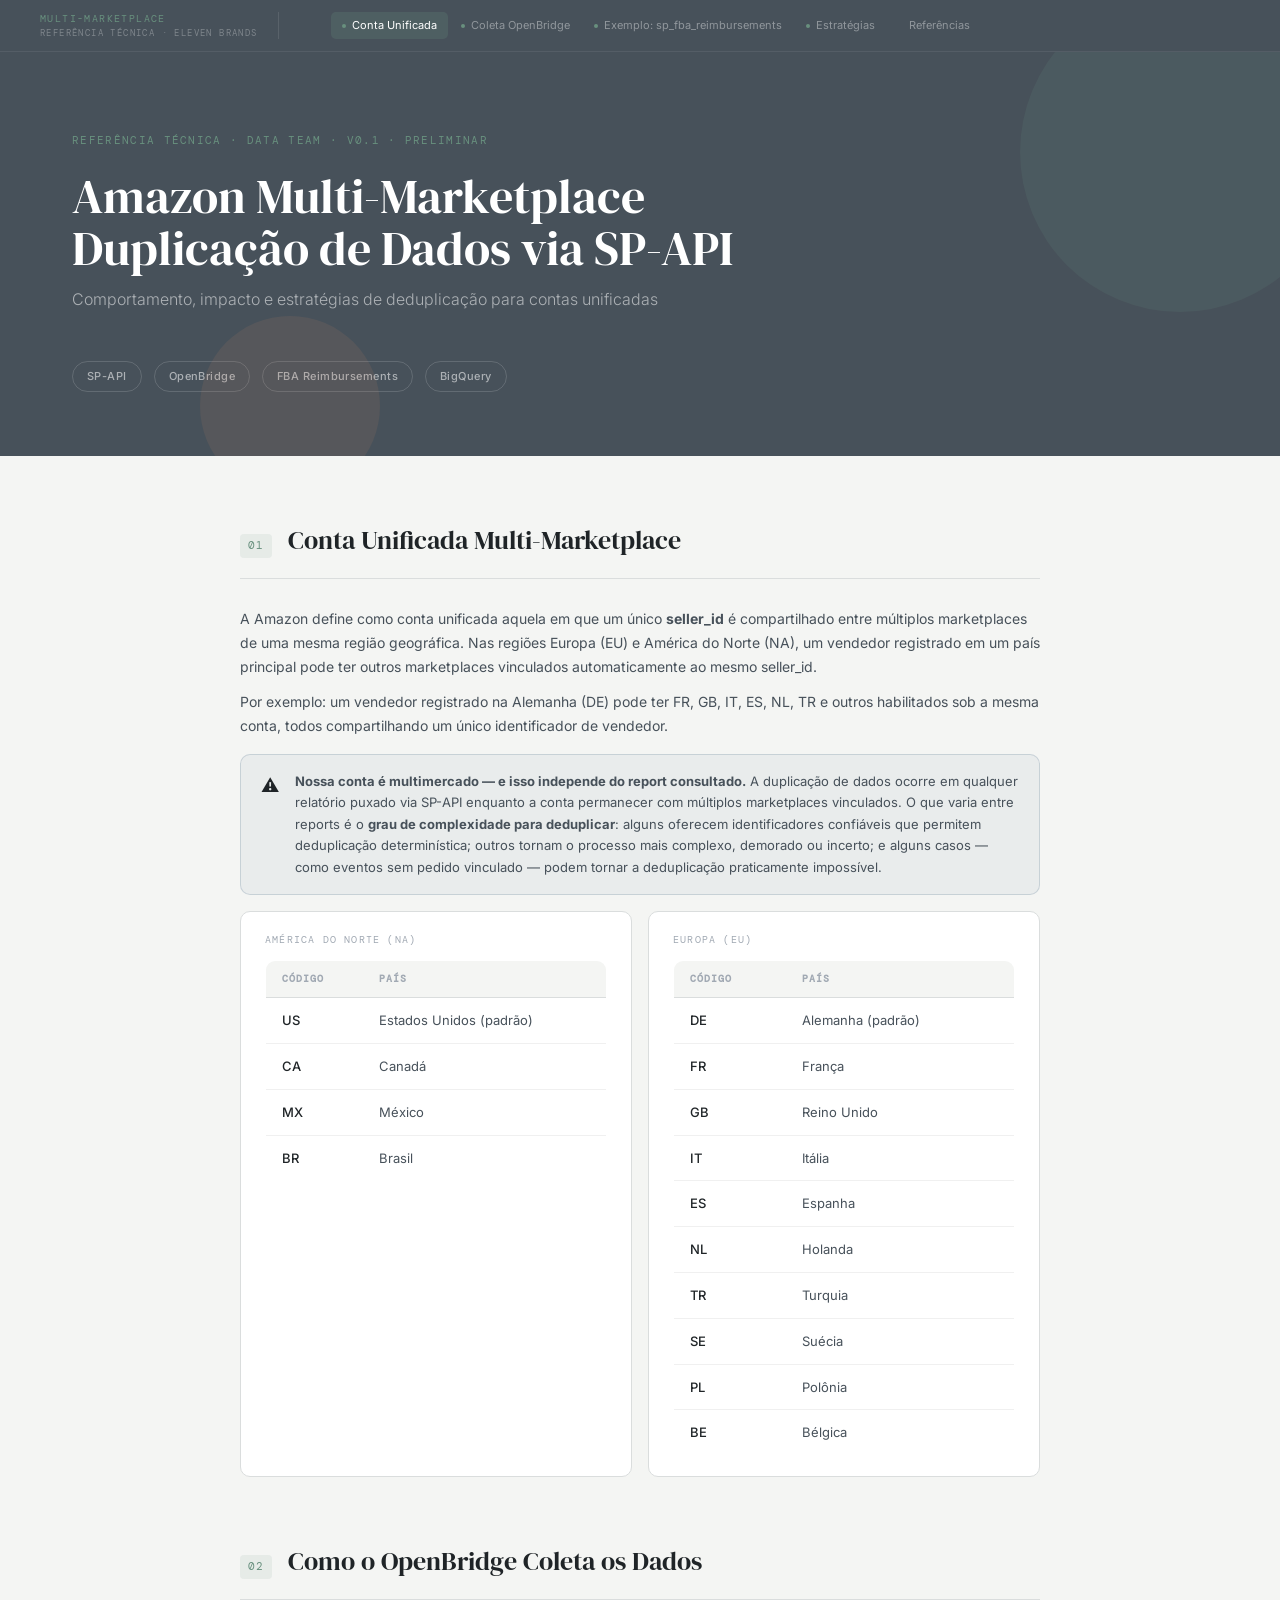
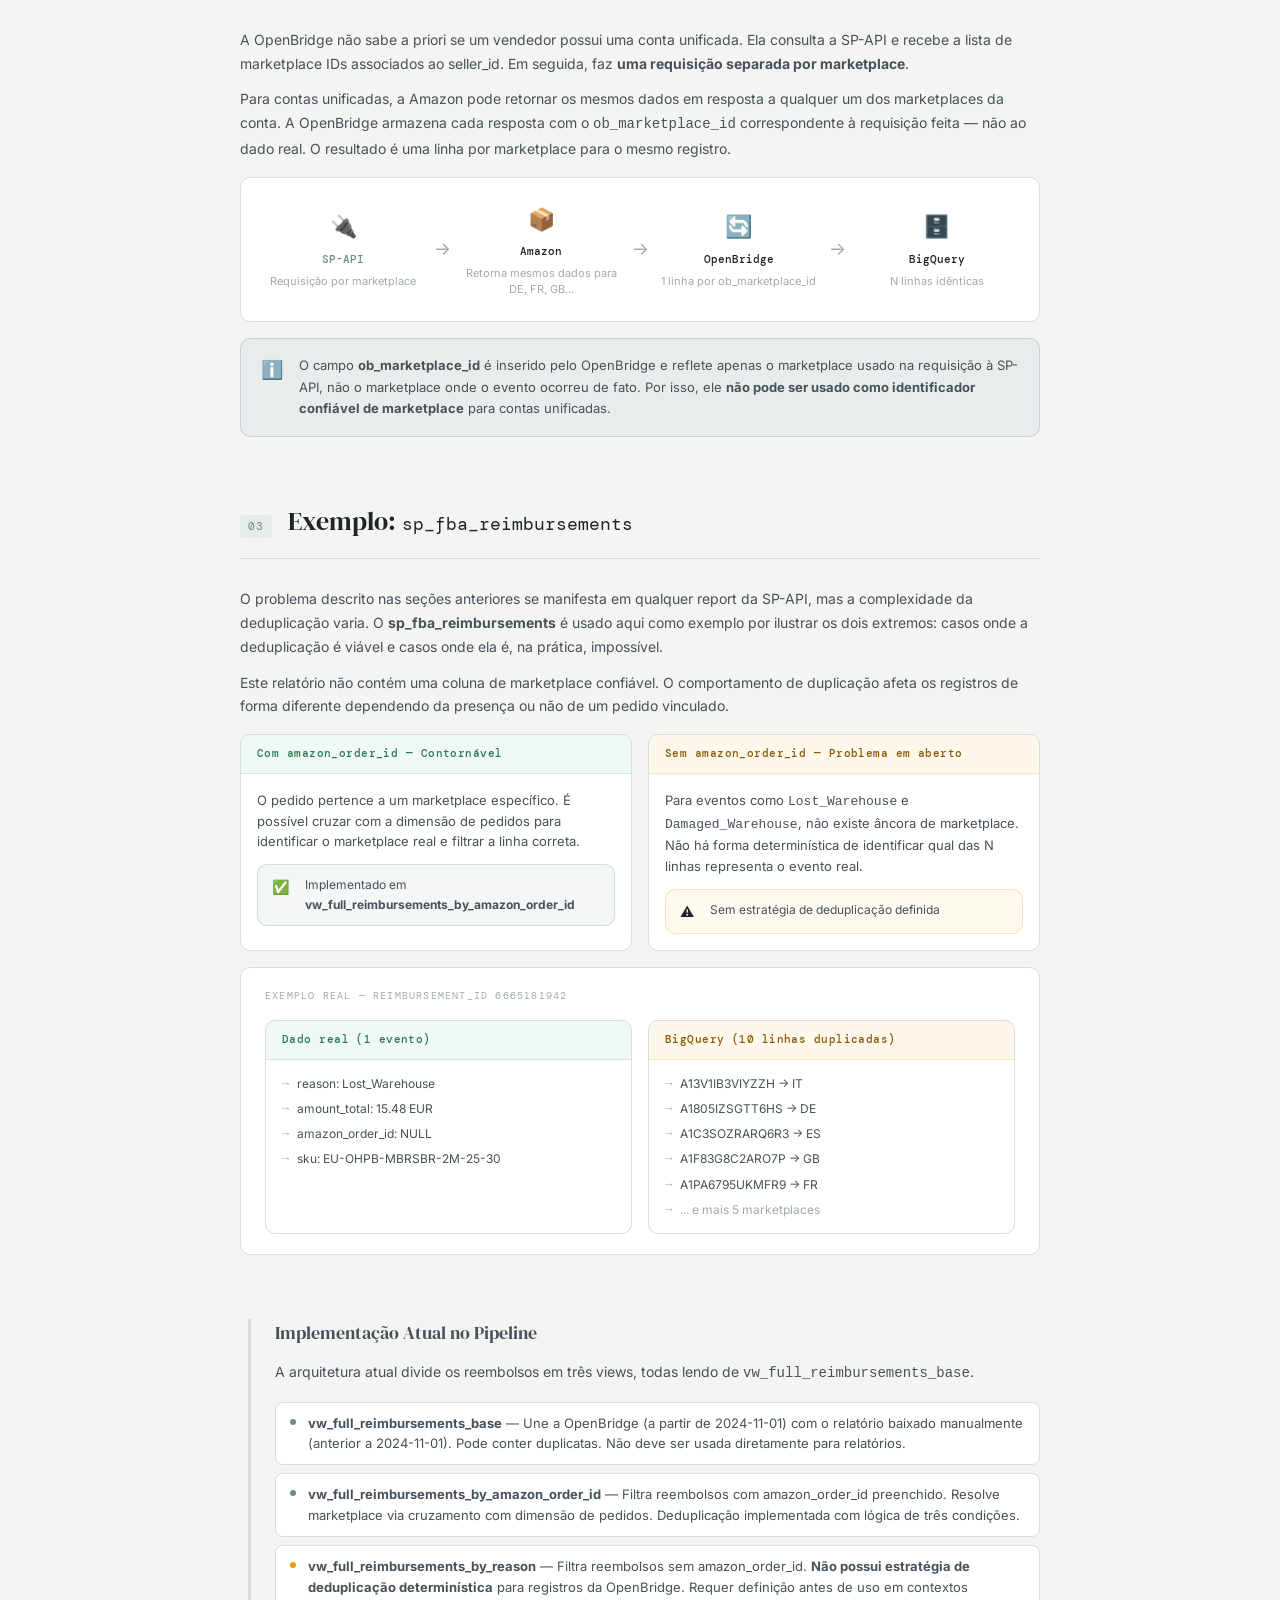
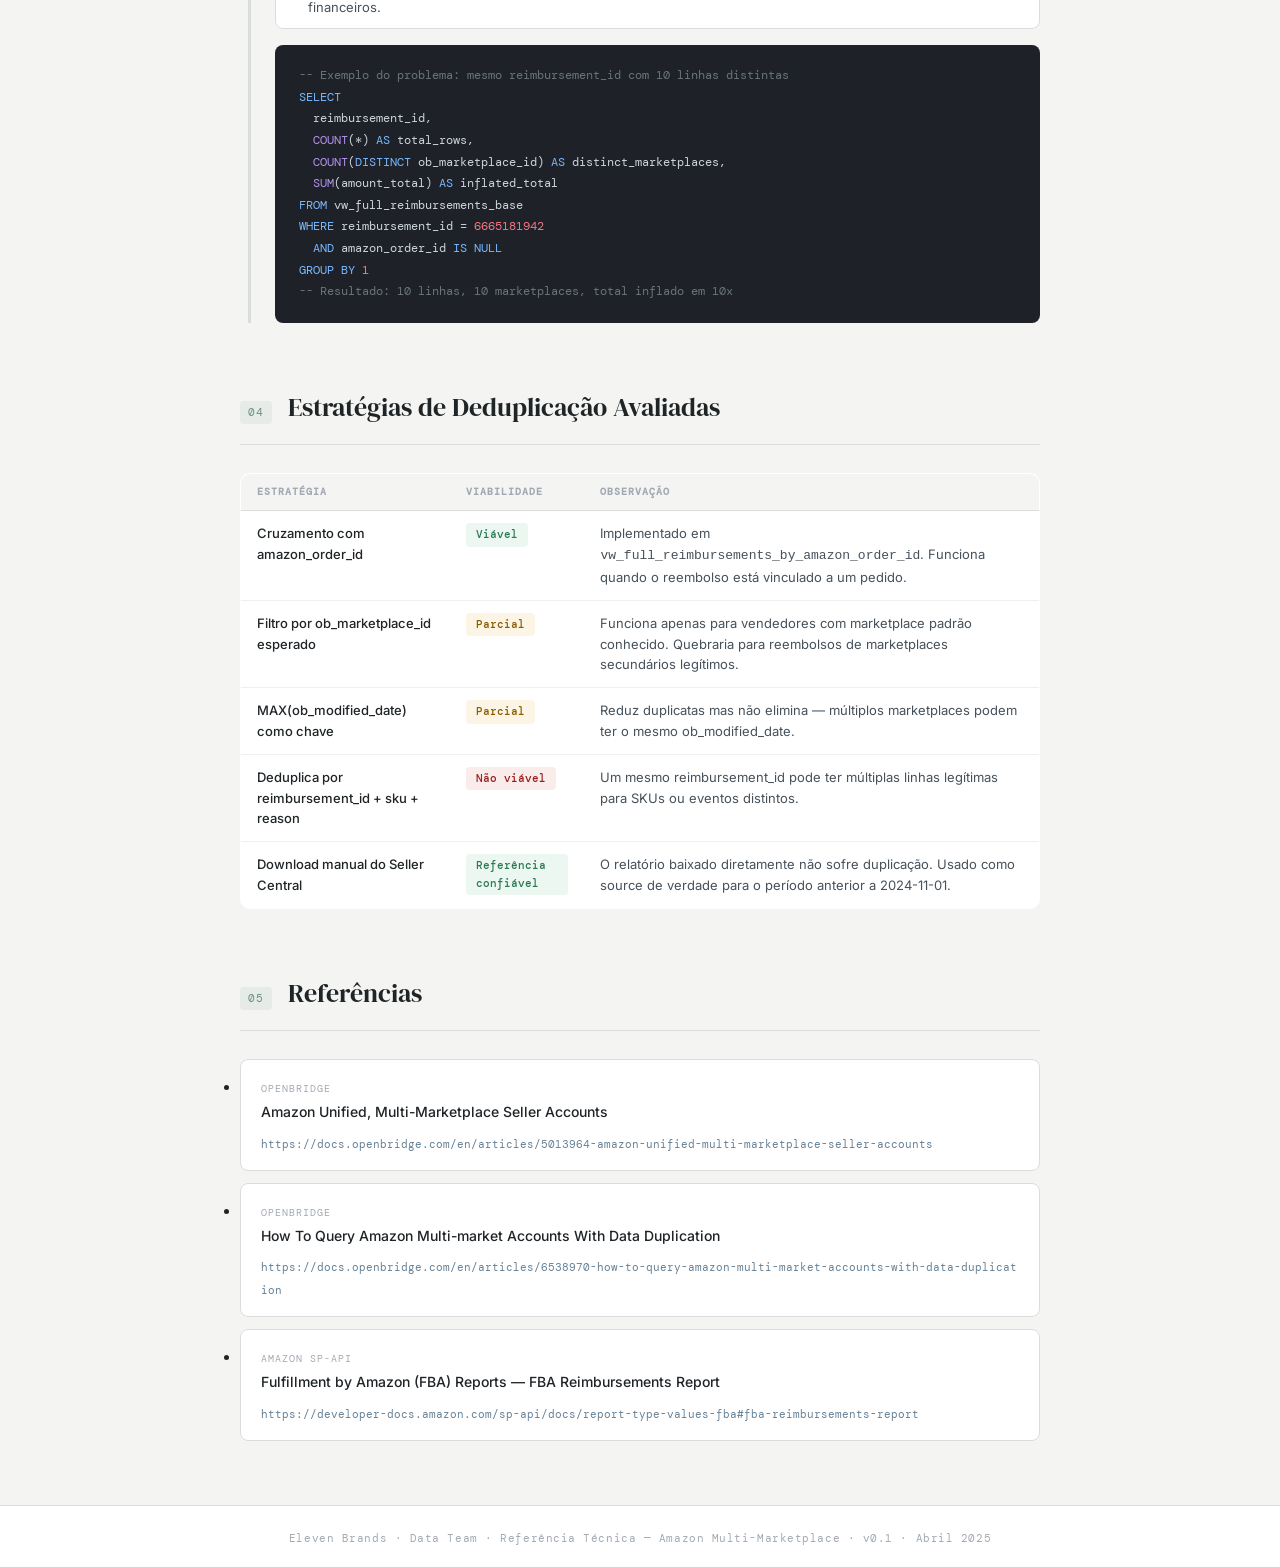
==== docs/11_brands/dados-analytics/amazon_multimarketplace_dedup.html @ 15e45cb3 "feat(docs): create 11 Brands documentation site Creates the docs/11_brands/ directory with the initi" ====
<!DOCTYPE html>
<html lang="pt-BR">
<head>
  <meta charset="UTF-8" />
  <meta name="viewport" content="width=device-width, initial-scale=1.0" />
  <title>Amazon Multi-Marketplace — Duplicação de Dados via SP-API</title>
  <link href="https://fonts.googleapis.com/css2?family=DM+Serif+Display&family=DM+Mono:wght@400;500&family=Inter:wght@300;400;500;600&display=swap" rel="stylesheet" />
  <link rel="stylesheet" href="../assets/style.css">
  <link rel="stylesheet" href="./amazon_multimarketplace_dedup.css">
</head>
<body>

<header class="site-header">
  <div id="nav-logo" class="nav-logo">
    Multi-Marketplace
    <span>Referência Técnica · Eleven Brands</span>
  </div>
  <nav class="nav">
    <div class="nav-links">
      <a href="#conta"><span class="nav-dot"></span> Conta Unificada</a>
      <a href="#coleta"><span class="nav-dot"></span> Coleta OpenBridge</a>
      <a href="#impacto"><span class="nav-dot"></span> Exemplo: sp_fba_reimbursements</a>
      <a href="#estrategias"><span class="nav-dot"></span> Estratégias</a>
      <a href="#referencias"><span class="nav-dot"></span> Referências</a>
    </div>
  </nav>
</header>

<div class="main">

<div class="cover">
  <div class="cover-label">Referência Técnica · Data Team · v0.1 · Preliminar</div>
  <h1>Amazon Multi-Marketplace<br>Duplicação de Dados via SP-API</h1>
  <p class="cover-sub">Comportamento, impacto e estratégias de deduplicação para contas unificadas</p>
  <div class="cover-tags">
    <span class="cover-tag">SP-API</span>
    <span class="cover-tag">OpenBridge</span>
    <span class="cover-tag">FBA Reimbursements</span>
    <span class="cover-tag">BigQuery</span>
  </div>
</div>

<div class="doc-body">
  <!-- 01 -->
  <div class="section" id="conta">
    <div class="section-header">
      <span class="section-number">01</span>
      <h2 class="section-title">Conta Unificada Multi-Marketplace</h2>
    </div>
    <div class="prose">
      <p>A Amazon define como conta unificada aquela em que um único <strong>seller_id</strong> é compartilhado entre múltiplos marketplaces de uma mesma região geográfica. Nas regiões Europa (EU) e América do Norte (NA), um vendedor registrado em um país principal pode ter outros marketplaces vinculados automaticamente ao mesmo seller_id.</p>
      <p>Por exemplo: um vendedor registrado na Alemanha (DE) pode ter FR, GB, IT, ES, NL, TR e outros habilitados sob a mesma conta, todos compartilhando um único identificador de vendedor.</p>
    </div>
    <div class="callout blue">
      <div class="callout-icon">⚠️</div>
      <div class="callout-text"><strong>Nossa conta é multimercado — e isso independe do report consultado.</strong> A duplicação de dados ocorre em qualquer relatório puxado via SP-API enquanto a conta permanecer com múltiplos marketplaces vinculados. O que varia entre reports é o <strong>grau de complexidade para deduplicar</strong>: alguns oferecem identificadores confiáveis que permitem deduplicação determinística; outros tornam o processo mais complexo, demorado ou incerto; e alguns casos — como eventos sem pedido vinculado — podem tornar a deduplicação praticamente impossível.</div>
    </div>
    <div class="two-col">
      <div class="info-card" style="margin-top:0;">
        <div class="info-card-title">América do Norte (NA)</div>
        <table class="data-table" style="margin-top:8px;">
          <thead><tr><th>Código</th><th>País</th></tr></thead>
          <tbody>
            <tr><td>US</td><td>Estados Unidos (padrão)</td></tr>
            <tr><td>CA</td><td>Canadá</td></tr>
            <tr><td>MX</td><td>México</td></tr>
            <tr><td>BR</td><td>Brasil</td></tr>
          </tbody>
        </table>
      </div>

      <div class="info-card" style="margin-top:0;">
        <div class="info-card-title">Europa (EU)</div>
        <table class="data-table" style="margin-top:8px;">
          <thead><tr><th>Código</th><th>País</th></tr></thead>
          <tbody>
            <tr><td>DE</td><td>Alemanha (padrão)</td></tr>
            <tr><td>FR</td><td>França</td></tr>
            <tr><td>GB</td><td>Reino Unido</td></tr>
            <tr><td>IT</td><td>Itália</td></tr>
            <tr><td>ES</td><td>Espanha</td></tr>
            <tr><td>NL</td><td>Holanda</td></tr>
            <tr><td>TR</td><td>Turquia</td></tr>
            <tr><td>SE</td><td>Suécia</td></tr>
            <tr><td>PL</td><td>Polônia</td></tr>
            <tr><td>BE</td><td>Bélgica</td></tr>
          </tbody>
        </table>
      </div>
    </div>
  </div>

  <!-- 02 -->
  <div class="section" id="coleta">
    <div class="section-header">
      <span class="section-number">02</span>
      <h2 class="section-title">Como o OpenBridge Coleta os Dados</h2>
    </div>
    <div class="prose">
      <p>A OpenBridge não sabe a priori se um vendedor possui uma conta unificada. Ela consulta a SP-API e recebe a lista de marketplace IDs associados ao seller_id. Em seguida, faz <strong>uma requisição separada por marketplace</strong>.</p>
      <p>Para contas unificadas, a Amazon pode retornar os mesmos dados em resposta a qualquer um dos marketplaces da conta. A OpenBridge armazena cada resposta com o <code>ob_marketplace_id</code> correspondente à requisição feita — não ao dado real. O resultado é uma linha por marketplace para o mesmo registro.</p>
    </div>
    <div class="flow">
      <div class="flow-step highlight">
        <div class="flow-step-icon">🔌</div>
        <div class="flow-step-label">SP-API</div>
        <div class="flow-step-sub">Requisição por marketplace</div>
      </div>
      <div class="flow-arrow">→</div>
      <div class="flow-step">
        <div class="flow-step-icon">📦</div>
        <div class="flow-step-label">Amazon</div>
        <div class="flow-step-sub">Retorna mesmos dados para DE, FR, GB...</div>
      </div>
      <div class="flow-arrow">→</div>
      <div class="flow-step">
        <div class="flow-step-icon">🔄</div>
        <div class="flow-step-label">OpenBridge</div>
        <div class="flow-step-sub">1 linha por ob_marketplace_id</div>
      </div>
      <div class="flow-arrow">→</div>
      <div class="flow-step">
        <div class="flow-step-icon">🗄️</div>
        <div class="flow-step-label">BigQuery</div>
        <div class="flow-step-sub">N linhas idênticas</div>
      </div>
    </div>
    <div class="callout blue">
      <div class="callout-icon">ℹ️</div>
      <div class="callout-text">O campo <strong>ob_marketplace_id</strong> é inserido pelo OpenBridge e reflete apenas o marketplace usado na requisição à SP-API, não o marketplace onde o evento ocorreu de fato. Por isso, ele <strong>não pode ser usado como identificador confiável de marketplace</strong> para contas unificadas.</div>
    </div>
  </div>

  <!-- 03 -->
  <div class="section" id="impacto">
    <div class="section-header">
      <span class="section-number">03</span>
      <h2 class="section-title">Exemplo: <code style="font-family:var(--font-mono);font-size:18px;">sp_fba_reimbursements</code></h2>
    </div>
    <div class="prose">
      <p>O problema descrito nas seções anteriores se manifesta em qualquer report da SP-API, mas a complexidade da deduplicação varia. O <strong>sp_fba_reimbursements</strong> é usado aqui como exemplo por ilustrar os dois extremos: casos onde a deduplicação é viável e casos onde ela é, na prática, impossível.</p>
      <p>Este relatório não contém uma coluna de marketplace confiável. O comportamento de duplicação afeta os registros de forma diferente dependendo da presença ou não de um pedido vinculado.</p>
    </div>
    <div class="two-col">
      <div class="gov-card">
        <div class="gov-card-header can">Com amazon_order_id — Contornável</div>
        <div class="gov-card-body">
          <p style="font-size:13px; color:var(--text-label); line-height:1.6; margin-bottom:12px;">O pedido pertence a um marketplace específico. É possível cruzar com a dimensão de pedidos para identificar o marketplace real e filtrar a linha correta.</p>
          <div class="callout" style="padding:10px 14px; margin-top:0;">
            <div class="callout-icon" style="font-size:14px;">✅</div>
            <div class="callout-text" style="font-size:12px;">Implementado em <strong>vw_full_reimbursements_by_amazon_order_id</strong></div>
          </div>
        </div>
      </div>
      <div class="gov-card">
        <div class="gov-card-header cannot">Sem amazon_order_id — Problema em aberto</div>
        <div class="gov-card-body">
          <p style="font-size:13px; color:var(--text-label); line-height:1.6; margin-bottom:12px;">Para eventos como <code>Lost_Warehouse</code> e <code>Damaged_Warehouse</code>, não existe âncora de marketplace. Não há forma determinística de identificar qual das N linhas representa o evento real.</p>
          <div class="callout amber" style="padding:10px 14px; margin-top:0;">
            <div class="callout-icon" style="font-size:14px;">⚠️</div>
            <div class="callout-text" style="font-size:12px;">Sem estratégia de deduplicação definida</div>
          </div>
        </div>
      </div>
    </div>

    <div class="info-card">
      <div class="info-card-title">Exemplo real — reimbursement_id 6665181942</div>
      <div class="two-col">
        <div class="gov-card">
          <div class="gov-card-header can">Dado real (1 evento)</div>
          <div class="gov-card-body" style="padding:14px 16px;">
            <ul class="gov-list">
              <li>reason: Lost_Warehouse</li>
              <li>amount_total: 15.48 EUR</li>
              <li>amazon_order_id: NULL</li>
              <li>sku: EU-OHPB-MBRSBR-2M-25-30</li>
            </ul>
          </div>
        </div>
        <div class="gov-card">
          <div class="gov-card-header cannot">BigQuery (10 linhas duplicadas)</div>
          <div class="gov-card-body" style="padding:14px 16px;">
            <ul class="gov-list">
              <li>A13V1IB3VIYZZH → IT</li>
              <li>A1805IZSGTT6HS → DE</li>
              <li>A1C3SOZRARQ6R3 → ES</li>
              <li>A1F83G8C2ARO7P → GB</li>
              <li>A1PA6795UKMFR9 → FR</li>
              <li style="color:var(--gray-mid);">... e mais 5 marketplaces</li>
            </ul>
          </div>
        </div>
      </div>
    </div>
  </div>

  <!-- SUBSECAO: PIPELINE (dentro do exemplo sp_fba_reimbursements) -->
  <div class="section" id="pipeline" style="border-left: 3px solid var(--border); padding-left: 24px; margin-left: 8px;">
    <div class="section-header" style="border-bottom: none; margin-bottom: 12px; padding-bottom: 0;">
      <h3 class="section-title" style="font-size: 18px; color: var(--text-label);">Implementação Atual no Pipeline</h3>
    </div>
    <div class="prose">
      <p>A arquitetura atual divide os reembolsos em três views, todas lendo de <code>vw_full_reimbursements_base</code>.</p>
    </div>
    <div class="rules-list">
      <div class="rule-item">
        <div class="rule-dot"></div>
        <span><strong>vw_full_reimbursements_base</strong> — Une a OpenBridge (a partir de 2024-11-01) com o relatório baixado manualmente (anterior a 2024-11-01). Pode conter duplicatas. Não deve ser usada diretamente para relatórios.</span>
      </div>
      <div class="rule-item">
        <div class="rule-dot"></div>
        <span><strong>vw_full_reimbursements_by_amazon_order_id</strong> — Filtra reembolsos com amazon_order_id preenchido. Resolve marketplace via cruzamento com dimensão de pedidos. Deduplicação implementada com lógica de três condições.</span>
      </div>
      <div class="rule-item">
        <div class="rule-dot amber"></div>
        <span><strong>vw_full_reimbursements_by_reason</strong> — Filtra reembolsos sem amazon_order_id. <strong>Não possui estratégia de deduplicação determinística</strong> para registros da OpenBridge. Requer definição antes de uso em contextos financeiros.</span>
      </div>
    </div>

    <div class="code-block"><span class="c">-- Exemplo do problema: mesmo reimbursement_id com 10 linhas distintas</span>
<span class="k">SELECT</span>
  reimbursement_id,
  <span class="f">COUNT</span>(*) <span class="k">AS</span> total_rows,
  <span class="f">COUNT</span>(<span class="k">DISTINCT</span> ob_marketplace_id) <span class="k">AS</span> distinct_marketplaces,
  <span class="f">SUM</span>(amount_total) <span class="k">AS</span> inflated_total
<span class="k">FROM</span> vw_full_reimbursements_base
<span class="k">WHERE</span> reimbursement_id = <span class="s">6665181942</span>
  <span class="k">AND</span> amazon_order_id <span class="k">IS NULL</span>
<span class="k">GROUP BY</span> <span class="s">1</span>
<span class="c">-- Resultado: 10 linhas, 10 marketplaces, total inflado em 10x</span></div>
  </div>

  <!-- 04 -->
  <div class="section" id="estrategias">
    <div class="section-header">
      <span class="section-number">04</span>
      <h2 class="section-title">Estratégias de Deduplicação Avaliadas</h2>
    </div>
    <table class="data-table">
      <thead>
        <tr><th>Estratégia</th><th>Viabilidade</th><th>Observação</th></tr>
      </thead>
      <tbody>
        <tr>
          <td>Cruzamento com amazon_order_id</td>
          <td><span class="badge-ok">Viável</span></td>
          <td>Implementado em <code>vw_full_reimbursements_by_amazon_order_id</code>. Funciona quando o reembolso está vinculado a um pedido.</td>
        </tr>
        <tr>
          <td>Filtro por ob_marketplace_id esperado</td>
          <td><span class="badge-warn">Parcial</span></td>
          <td>Funciona apenas para vendedores com marketplace padrão conhecido. Quebraria para reembolsos de marketplaces secundários legítimos.</td>
        </tr>
        <tr>
          <td>MAX(ob_modified_date) como chave</td>
          <td><span class="badge-warn">Parcial</span></td>
          <td>Reduz duplicatas mas não elimina — múltiplos marketplaces podem ter o mesmo ob_modified_date.</td>
        </tr>
        <tr>
          <td>Deduplica por reimbursement_id + sku + reason</td>
          <td><span class="badge-block">Não viável</span></td>
          <td>Um mesmo reimbursement_id pode ter múltiplas linhas legítimas para SKUs ou eventos distintos.</td>
        </tr>
        <tr>
          <td>Download manual do Seller Central</td>
          <td><span class="badge-ok">Referência confiável</span></td>
          <td>O relatório baixado diretamente não sofre duplicação. Usado como source de verdade para o período anterior a 2024-11-01.</td>
        </tr>
      </tbody>
    </table>
  </div>

  <!-- 05 -->
  <div class="section" id="referencias">
    <div class="section-header">
      <span class="section-number">05</span>
      <h2 class="section-title">Referências</h2>
    </div>
    <ul class="ref-list">
      <li class="ref-item">
        <div class="ref-source">OpenBridge</div>
        <div class="ref-title">Amazon Unified, Multi-Marketplace Seller Accounts</div>
        <a class="ref-link" href="https://docs.openbridge.com/en/articles/5013964-amazon-unified-multi-marketplace-seller-accounts" target="_blank">https://docs.openbridge.com/en/articles/5013964-amazon-unified-multi-marketplace-seller-accounts</a>
      </li>
      <li class="ref-item">
        <div class="ref-source">OpenBridge</div>
        <div class="ref-title">How To Query Amazon Multi-market Accounts With Data Duplication</div>
        <a class="ref-link" href="https://docs.openbridge.com/en/articles/6538970-how-to-query-amazon-multi-market-accounts-with-data-duplication" target="_blank">https://docs.openbridge.com/en/articles/6538970-how-to-query-amazon-multi-market-accounts-with-data-duplication</a>
      </li>
      <li class="ref-item">
        <div class="ref-source">Amazon SP-API</div>
        <div class="ref-title">Fulfillment by Amazon (FBA) Reports — FBA Reimbursements Report</div>
        <a class="ref-link" href="https://developer-docs.amazon.com/sp-api/docs/report-type-values-fba#fba-reimbursements-report" target="_blank">https://developer-docs.amazon.com/sp-api/docs/report-type-values-fba#fba-reimbursements-report</a>
      </li>
    </ul>
  </div>

</div>

</div><!-- /.main -->

<div class="footer">
  Eleven Brands · Data Team · Referência Técnica — Amazon Multi-Marketplace · v0.1 · Abril 2025
</div>

<script src="../assets/nav.js"></script>
</body>
</html>
---- docs/11_brands/assets/style.css ----
/* ── VARIABLES ── */
:root {
  --sage: #68907E;
  --graphite: #47515A;
  --blue-gray: #668197;
  --terracotta: #C68065;
  --petrol: #7A95A3;
  --green-light: #8FAF9A;
  --gray-mid: #A1A9B3;
  --taupe: #CEBDB0;
  --positive: #4CAF7A;
  --negative: #D64545;
  --attention: #E3A008;
  --neutral: #9AA0A6;
  --bg-page: #F4F5F3;
  --bg-visual: #FFFFFF;
  --border: #DADDDD;
  --text-title: #1F2427;
  --text-label: #47515A;
  --font-serif: 'DM Serif Display', serif;
  --font-sans: 'Inter', sans-serif;
  --font-mono: 'DM Mono', monospace;
}

/* ── RESET ── */
* { margin: 0; padding: 0; box-sizing: border-box; }

/* ── BASE ── */
body {
  font-family: var(--font-sans);
  background: var(--bg-page);
  color: var(--text-title);
  font-size: 14px;
  line-height: 1.6;
}

/* ── HEADER / NAV ── */
.site-header {
  position: fixed;
  top: 0; left: 0; right: 0;
  height: 52px;
  background: var(--graphite);
  display: flex;
  align-items: center;
  padding: 0 40px;
  z-index: 101;
  border-bottom: 1px solid rgba(255,255,255,0.07);
  gap: 32px;
}
.nav-logo {
  font-family: var(--font-mono);
  font-size: 10px;
  letter-spacing: 0.14em;
  text-transform: uppercase;
  color: var(--sage);
  white-space: nowrap;
  line-height: 1.3;
  flex-shrink: 0;
  margin-right: 20px;
  padding-right: 20px;
  border-right: 1px solid rgba(255,255,255,0.1);
  visibility: hidden;
}
.nav-logo span {
  display: block;
  color: rgba(255,255,255,0.3);
  font-size: 9px;
  margin-top: 3px;
}
.nav { display: flex; align-items: center; flex: 1; overflow: hidden; }
.nav-links {
  display: flex;
  align-items: center;
  gap: 2px;
  overflow-x: auto;
  scrollbar-width: none;
  flex: 1;
}
.nav-links::-webkit-scrollbar { display: none; }
.nav a {
  display: flex;
  align-items: center;
  gap: 6px;
  padding: 5px 11px;
  font-size: 11px;
  color: rgba(255,255,255,0.4);
  text-decoration: none;
  transition: color 0.15s, background 0.15s;
  border-radius: 5px;
  white-space: nowrap;
  border-left: none;
}
.nav a:hover { color: rgba(255,255,255,0.85); background: rgba(255,255,255,0.07); }
.nav a.active { color: #fff; background: rgba(104,144,126,0.22); }
.nav-dot {
  width: 4px; height: 4px;
  border-radius: 50%;
  background: var(--sage);
  flex-shrink: 0;
  opacity: 0;
  transition: opacity 0.15s;
}
.nav a.active .nav-dot { opacity: 1; }
.main { margin-top: 52px; }

/* ── COVER ── */
.cover {
  background: var(--graphite);
  color: white;
  padding: 80px 72px 64px;
  position: relative;
  overflow: hidden;
}
.cover-label {
  font-family: var(--font-mono);
  font-size: 11px;
  letter-spacing: 0.12em;
  text-transform: uppercase;
  color: var(--sage);
  margin-bottom: 20px;
}
.cover h1 {
  font-family: var(--font-serif);
  font-size: 48px;
  font-weight: 400;
  line-height: 1.1;
  margin-bottom: 12px;
  color: #fff;
}
.cover-sub {
  font-size: 16px;
  font-weight: 300;
  color: rgba(255,255,255,0.55);
  margin-bottom: 48px;
}
.cover-tags {
  display: flex;
  gap: 12px;
  flex-wrap: wrap;
}
.cover-tag {
  padding: 6px 14px;
  border: 1px solid rgba(255,255,255,0.15);
  border-radius: 100px;
  font-size: 11px;
  font-weight: 500;
  letter-spacing: 0.04em;
  color: rgba(255,255,255,0.55);
}

/* ── COVER DECORATIONS ── */
.cover::before {
  content: '';
  position: absolute;
  top: -60px; right: -60px;
  width: 320px; height: 320px;
  border-radius: 50%;
  background: var(--sage);
  opacity: 0.15;
}
.cover::after {
  content: '';
  position: absolute;
  bottom: -40px; left: 200px;
  width: 180px; height: 180px;
  border-radius: 50%;
  background: var(--terracotta);
  opacity: 0.12;
}

/* ── LAYOUT ── */
.doc-body {
  max-width: 880px;
  margin: 0 auto;
  padding: 64px 40px;
  display: flex;
  flex-direction: column;
  gap: 64px;
}

/* ── SECTION ── */
.section-header {
  display: flex;
  align-items: baseline;
  gap: 16px;
  margin-bottom: 28px;
  padding-bottom: 16px;
  border-bottom: 1px solid var(--border);
}
.section-number {
  font-family: var(--font-mono);
  font-size: 11px;
  color: var(--sage);
  letter-spacing: 0.08em;
  padding: 3px 8px;
  background: rgba(104,144,126,0.1);
  border-radius: 4px;
  flex-shrink: 0;
}
.section-title {
  font-family: var(--font-serif);
  font-size: 26px;
  font-weight: 400;
  color: var(--text-title);
}

/* ── PROSE ── */
.prose p {
  color: var(--text-label);
  margin-bottom: 12px;
  line-height: 1.7;
}
.prose p:last-child { margin-bottom: 0; }

/* ── INFO CARD ── */
.info-card {
  background: var(--bg-visual);
  border: 1px solid var(--border);
  border-radius: 10px;
  padding: 20px 24px;
  margin-top: 16px;
}
.info-card-title {
  font-family: var(--font-mono);
  font-size: 10px;
  letter-spacing: 0.12em;
  text-transform: uppercase;
  color: var(--gray-mid);
  margin-bottom: 12px;
}

/* ── DATA TABLE ── */
.data-table {
  width: 100%;
  border-collapse: collapse;
  margin-top: 16px;
  background: var(--bg-visual);
  border: 1px solid var(--border);
  border-radius: 10px;
  overflow: hidden;
}
.data-table th {
  text-align: left;
  font-family: var(--font-mono);
  font-size: 10px;
  letter-spacing: 0.1em;
  text-transform: uppercase;
  color: var(--gray-mid);
  padding: 10px 16px;
  background: var(--bg-page);
  border-bottom: 1px solid var(--border);
}
.data-table td {
  padding: 12px 16px;
  border-bottom: 1px solid #f0f0f0;
  color: var(--text-label);
  vertical-align: top;
  font-size: 13px;
}
.data-table tr:last-child td { border-bottom: none; }
.data-table td:first-child {
  font-weight: 500;
  color: var(--text-title);
}

/* ── RULES LIST ── */
.rules-list {
  display: flex;
  flex-direction: column;
  gap: 8px;
  margin-top: 16px;
}
.rule-item {
  display: flex;
  align-items: flex-start;
  gap: 12px;
  padding: 10px 14px;
  background: var(--bg-visual);
  border: 1px solid var(--border);
  border-radius: 8px;
}
.rule-dot {
  width: 6px; height: 6px;
  border-radius: 50%;
  background: var(--sage);
  margin-top: 6px;
  flex-shrink: 0;
}
.rule-dot.red { background: var(--negative); }
.rule-dot.amber { background: var(--attention); }
.rule-dot.yellow { background: var(--attention); }
.rule-item span { color: var(--text-label); font-size: 13px; }

/* ── CALLOUT ── */
.callout {
  display: flex;
  gap: 16px;
  align-items: flex-start;
  padding: 16px 20px;
  background: rgba(104,144,126,0.07);
  border: 1px solid rgba(104,144,126,0.25);
  border-radius: 10px;
  margin-top: 16px;
}
.callout.amber {
  background: rgba(227,160,8,0.06);
  border-color: rgba(227,160,8,0.25);
}
.callout.blue {
  background: rgba(102,129,151,0.07);
  border-color: rgba(102,129,151,0.25);
}
.callout-icon { font-size: 18px; flex-shrink: 0; margin-top: 1px; }
.callout-text { font-size: 13px; color: var(--text-label); line-height: 1.65; }

/* ── PRINCIPLES ── */
.principles-grid {
  display: grid;
  grid-template-columns: 1fr 1fr 1fr;
  gap: 12px;
  margin-top: 16px;
}
.principle-card {
  padding: 20px;
  border: 1px solid var(--border);
  border-radius: 10px;
  background: var(--bg-visual);
}
.principle-label {
  font-family: var(--font-mono);
  font-size: 10px;
  text-transform: uppercase;
  letter-spacing: 0.1em;
  color: var(--sage);
  margin-bottom: 8px;
}
.principle-text {
  font-size: 13px;
  color: var(--text-label);
  line-height: 1.6;
}

/* ── PROHIBITIONS ── */
.prohibit-grid {
  display: grid;
  grid-template-columns: repeat(3, 1fr);
  gap: 10px;
  margin-top: 16px;
}
.prohibit-item {
  padding: 14px 16px;
  background: var(--bg-visual);
  border: 1px solid var(--border);
  border-left: 3px solid var(--negative);
  border-radius: 0 8px 8px 0;
  display: flex;
  align-items: center;
  gap: 10px;
  font-size: 12px;
  color: var(--text-label);
}
.prohibit-x {
  font-family: var(--font-mono);
  font-size: 14px;
  color: var(--negative);
  font-weight: 500;
  flex-shrink: 0;
}

/* ── BADGE ── */
.badge {
  display: inline-block;
  font-family: var(--font-mono);
  font-size: 10px;
  padding: 2px 8px;
  border-radius: 4px;
  background: rgba(104,144,126,0.1);
  color: var(--sage);
  letter-spacing: 0.06em;
}
.badge.blue { background: rgba(102,129,151,0.1); color: var(--blue-gray); }
.badge.terracotta { background: rgba(198,128,101,0.1); color: var(--terracotta); }

/* ── GOV BOX ── */
.gov-box {
  background: var(--graphite);
  color: white;
  border-radius: 12px;
  padding: 32px 36px;
  display: flex;
  gap: 32px;
  align-items: center;
}
.gov-icon { font-size: 36px; flex-shrink: 0; }
.gov-title { font-family: var(--font-serif); font-size: 20px; margin-bottom: 6px; color: white; }
.gov-text { font-size: 13px; color: rgba(255,255,255,0.6); line-height: 1.7; }

/* ── FOOTER ── */
.footer {
  text-align: center;
  padding: 24px;
  font-family: var(--font-mono);
  font-size: 11px;
  color: var(--gray-mid);
  letter-spacing: 0.05em;
  border-top: 1px solid var(--border);
  background: var(--bg-visual);
}

/* ── SCROLL OFFSET ── */
[id] { scroll-margin-top: 68px; }
---- docs/11_brands/dados-analytics/amazon_multimarketplace_dedup.css ----
/* ══ AMAZON MULTIMARKETPLACE DEDUP ══ */

/* TWO-COLUMN LAYOUT */
.two-col { display: grid; grid-template-columns: 1fr 1fr; gap: 16px; margin-top: 16px; }

/* GOV CARDS */
.gov-card { background: var(--bg-visual); border: 1px solid var(--border); border-radius: 10px; overflow: hidden; }
.gov-card-header { padding: 10px 16px; font-family: var(--font-mono); font-size: 11px; font-weight: 500; letter-spacing: 0.04em; }
.gov-card-header.can { background: rgba(76,175,122,0.08); color: #2a7a52; border-bottom: 1px solid rgba(76,175,122,0.2); }
.gov-card-header.cannot { background: rgba(227,160,8,0.08); color: #8a5c00; border-bottom: 1px solid rgba(227,160,8,0.2); }
.gov-card-body { padding: 16px; }
.gov-list { list-style: none; display: flex; flex-direction: column; gap: 6px; }
.gov-list li { font-size: 12px; color: var(--text-label); display: flex; gap: 8px; }
.gov-list li::before { content: "→"; color: var(--gray-mid); font-family: var(--font-mono); flex-shrink: 0; }

/* FLOW DIAGRAM */
.flow { display: flex; align-items: center; gap: 12px; padding: 24px; background: var(--bg-visual); border: 1px solid var(--border); border-radius: 10px; margin-top: 16px; overflow-x: auto; }
.flow-step { display: flex; flex-direction: column; align-items: center; gap: 6px; flex: 1; min-width: 80px; }
.flow-step.highlight .flow-step-label { color: var(--sage); }
.flow-step-icon { font-size: 22px; }
.flow-step-label { font-family: var(--font-mono); font-size: 11px; font-weight: 500; color: var(--text-title); text-align: center; }
.flow-step-sub { font-size: 11px; color: var(--gray-mid); text-align: center; line-height: 1.4; }
.flow-arrow { font-size: 18px; color: var(--gray-mid); flex-shrink: 0; }

/* CODE BLOCK */
.code-block { background: #1e2228; border-radius: 8px; padding: 20px 24px; margin-top: 16px; font-family: var(--font-mono); font-size: 12px; line-height: 1.8; color: #cdd4db; overflow-x: auto; white-space: pre; }
.code-block .c { color: #6a737d; }
.code-block .k { color: #79b8ff; }
.code-block .f { color: #b392f0; }
.code-block .s { color: #f97583; }

/* STATUS BADGES (strategies table) */
.badge-ok { display: inline-block; font-family: var(--font-mono); font-size: 11px; padding: 3px 10px; border-radius: 4px; background: rgba(76,175,122,0.1); color: #2a7a52; font-weight: 500; }
.badge-warn { display: inline-block; font-family: var(--font-mono); font-size: 11px; padding: 3px 10px; border-radius: 4px; background: rgba(227,160,8,0.1); color: #8a5c00; font-weight: 500; }
.badge-block { display: inline-block; font-family: var(--font-mono); font-size: 11px; padding: 3px 10px; border-radius: 4px; background: rgba(214,69,69,0.1); color: #9a2020; font-weight: 500; }

/* REFERENCES */
.ref-list { display: flex; flex-direction: column; gap: 12px; margin-top: 16px; }
.ref-item { background: var(--bg-visual); border: 1px solid var(--border); border-radius: 8px; padding: 16px 20px; }
.ref-source { font-family: var(--font-mono); font-size: 10px; text-transform: uppercase; letter-spacing: 0.1em; color: var(--gray-mid); margin-bottom: 4px; }
.ref-title { font-size: 14px; font-weight: 500; color: var(--text-title); margin-bottom: 8px; }
.ref-link { font-family: var(--font-mono); font-size: 11px; color: var(--blue-gray); text-decoration: none; word-break: break-all; }
.ref-link:hover { text-decoration: underline; }
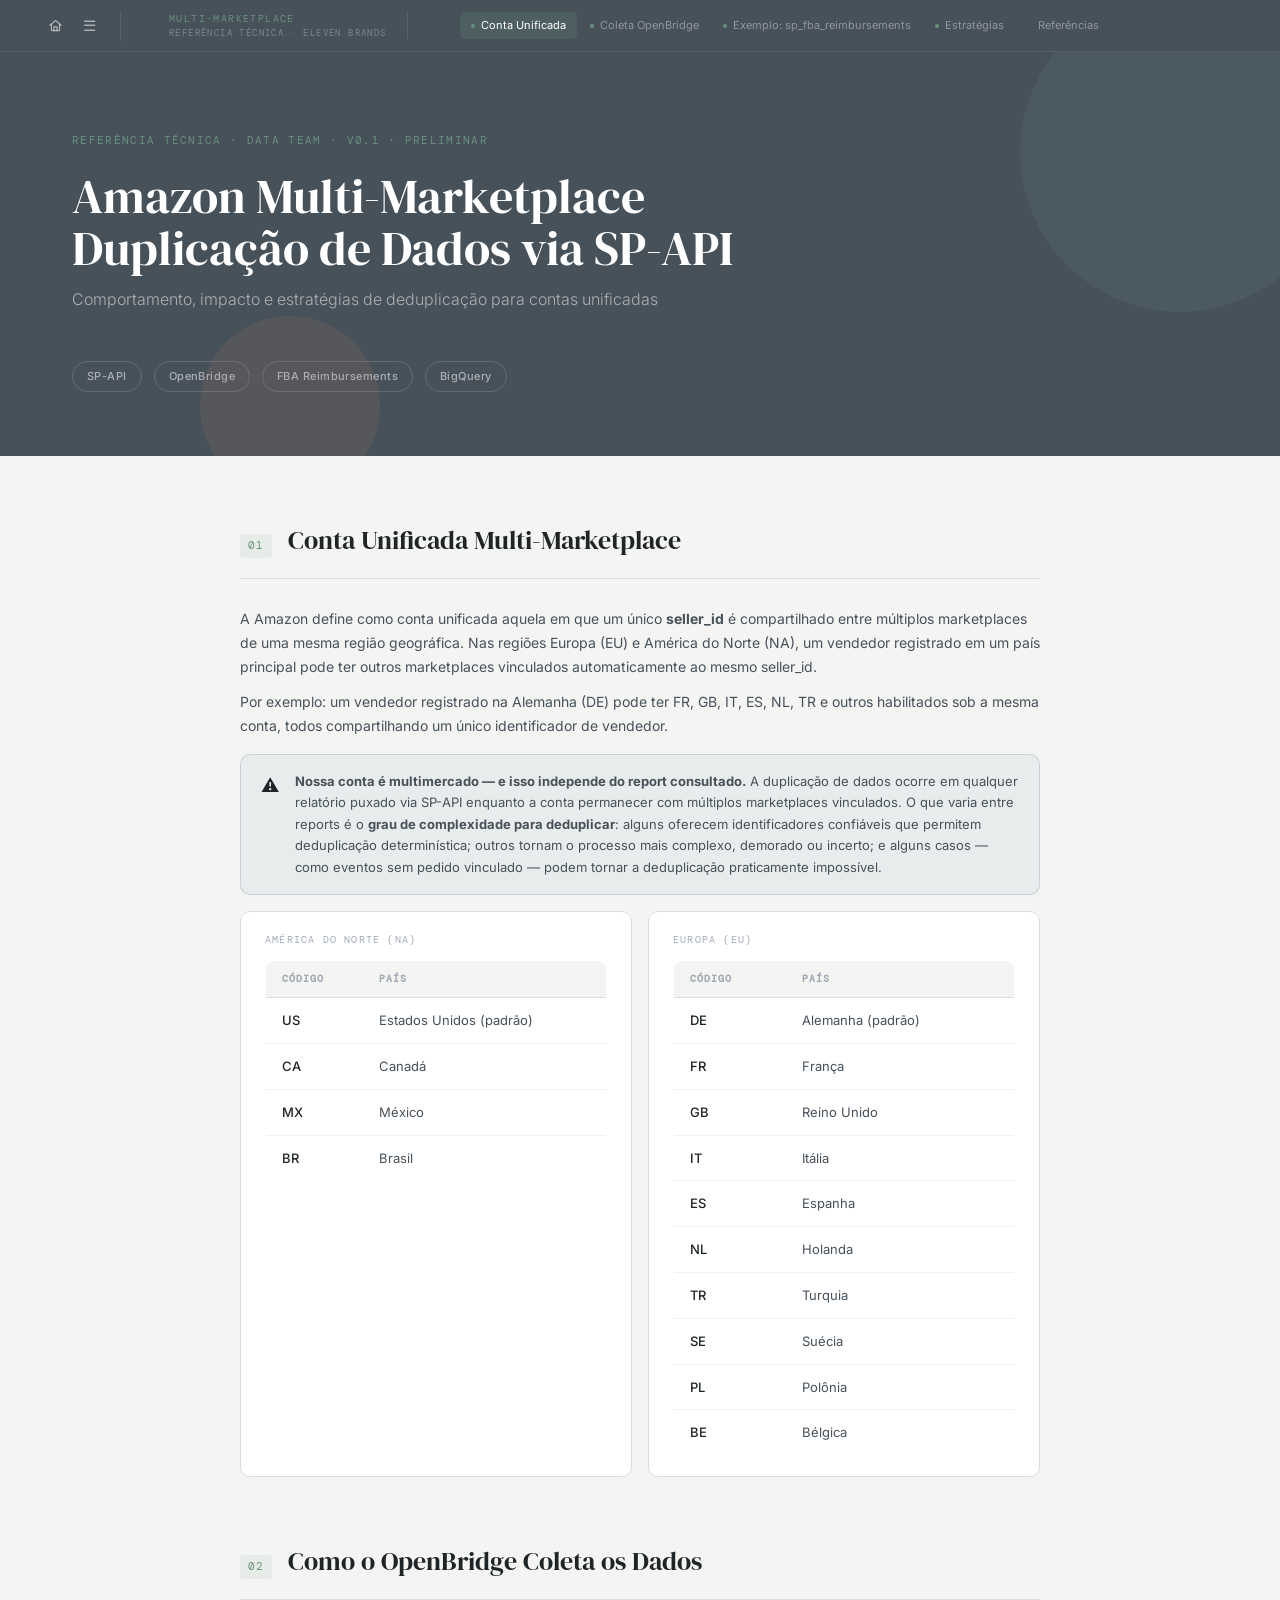
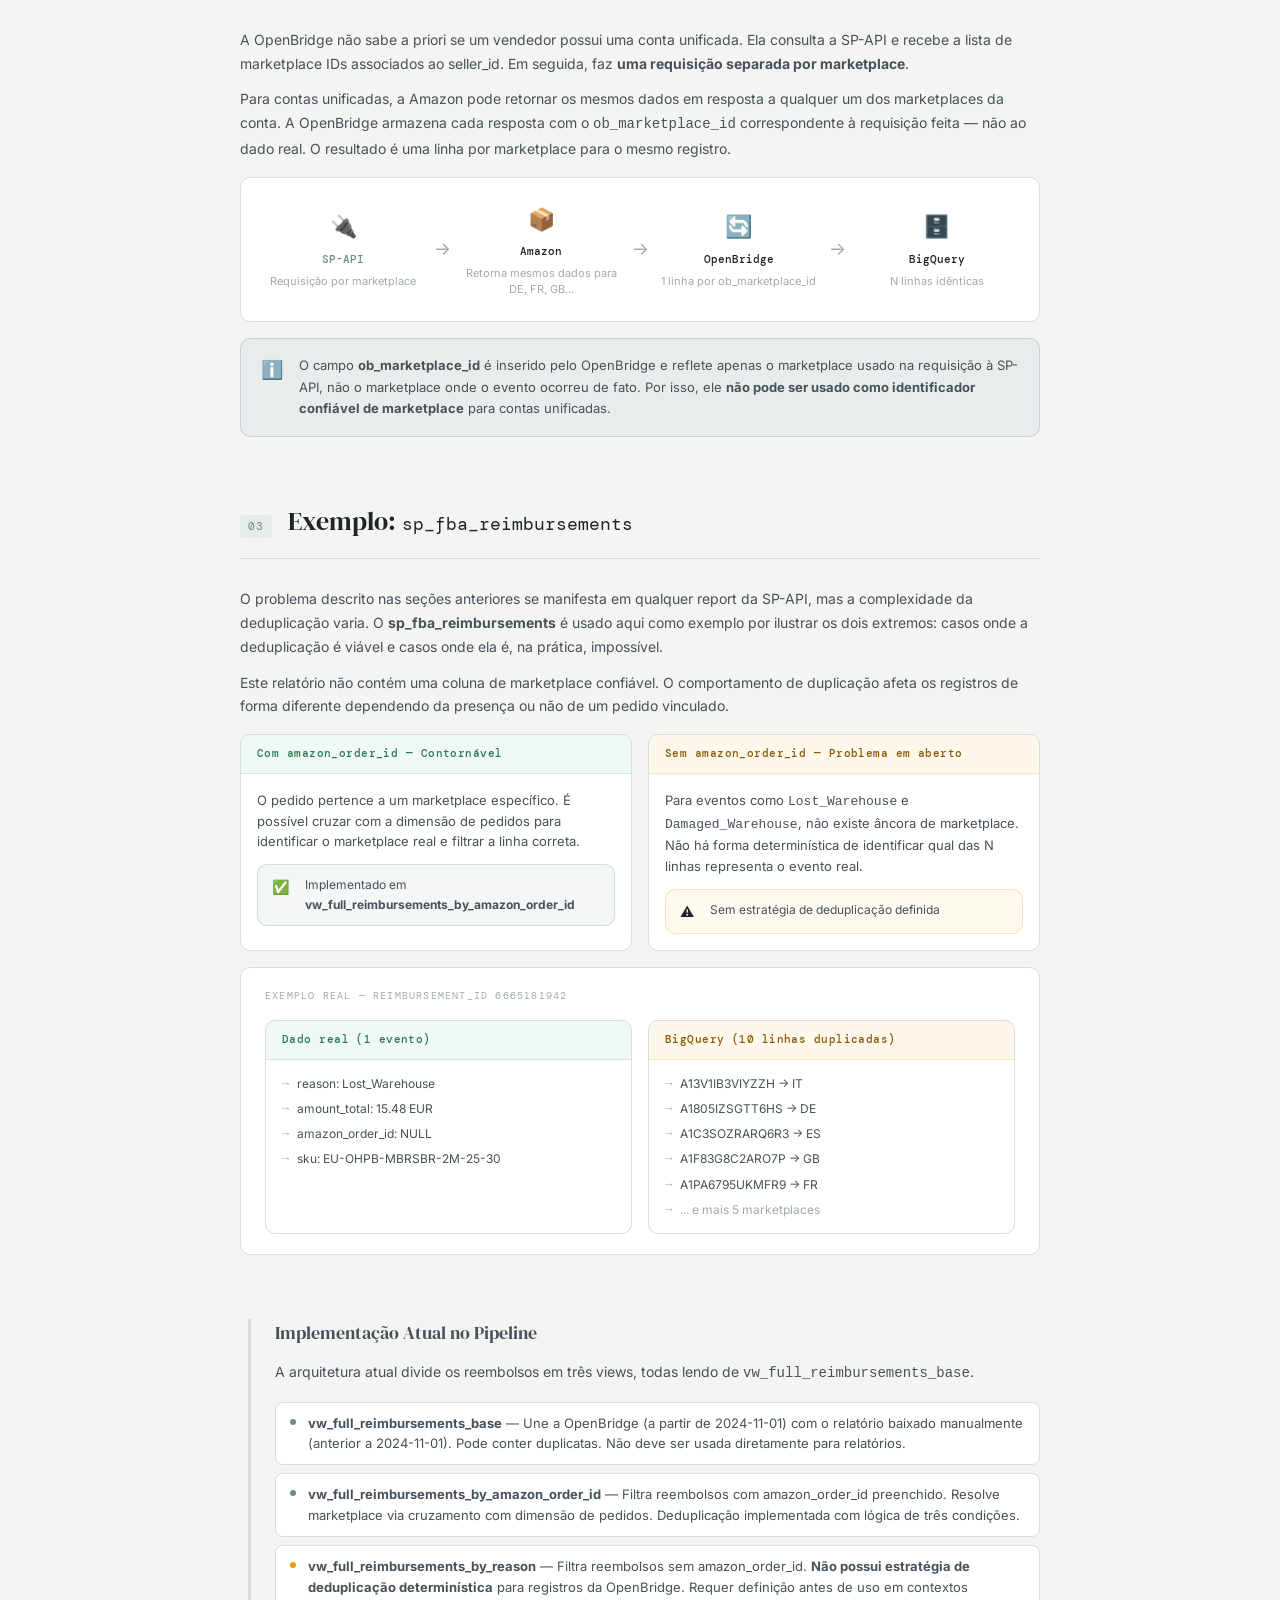
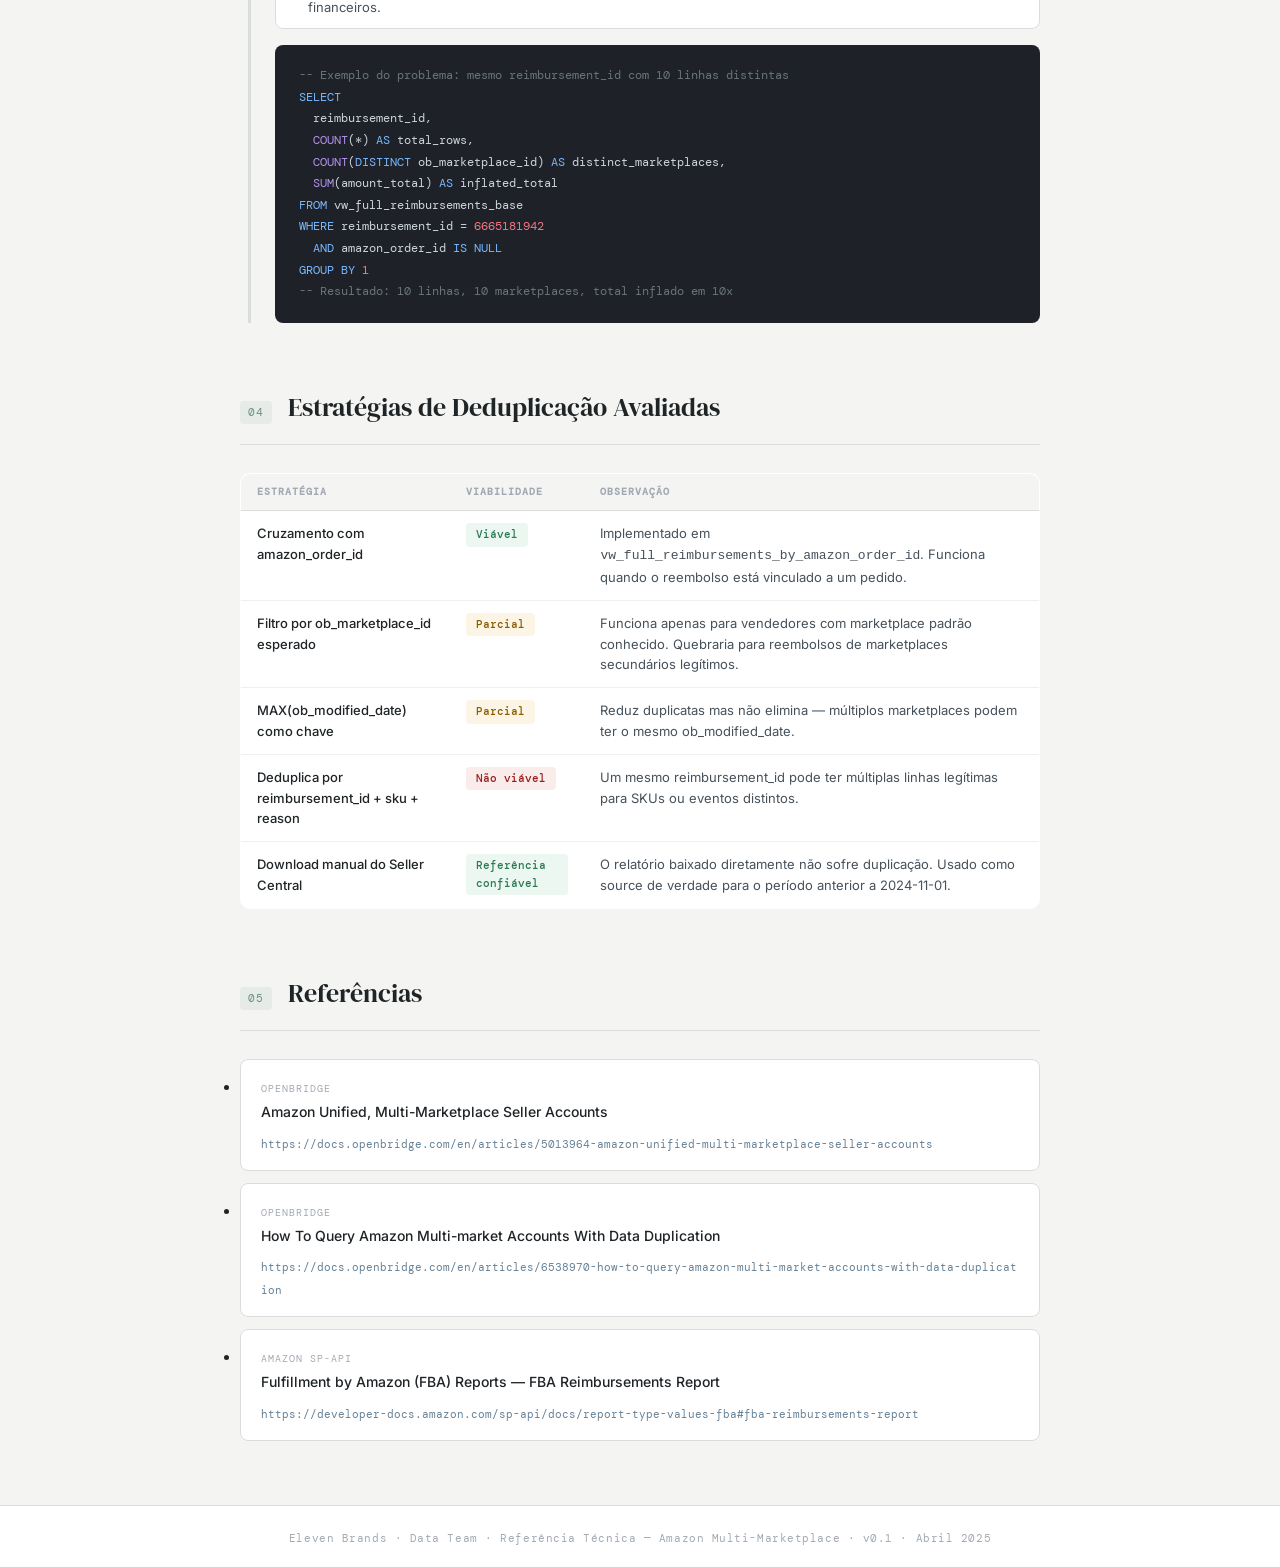
==== commit cb2763b0: "feat(docs): adicionar menu de navegação e botão de voltar nas páginas Adiciona um botão de voltar (í" ====
--- a/docs/11_brands/dados-analytics/amazon_multimarketplace_dedup.html
+++ b/docs/11_brands/dados-analytics/amazon_multimarketplace_dedup.html
@@ -11,6 +11,10 @@
 <body>
 
 <header class="site-header">
+  <div class="nav-actions">
+    <a href="../../index.html" class="nav-back" title="Voltar para a Knowledge Base" aria-label="Voltar para a Knowledge Base"><svg width="15" height="15" viewBox="0 0 24 24" fill="none" stroke="currentColor" stroke-width="2" stroke-linecap="round" stroke-linejoin="round"><path d="M3 11.5 12 4l9 7.5"/><path d="M5.5 10v9a1 1 0 0 0 1 1h11a1 1 0 0 0 1-1v-9"/><path d="M9.5 20v-6h5v6"/></svg></a>
+    <button class="nav-menu-toggle" id="nav-menu-toggle" aria-label="Abrir menu de documentos">☰</button>
+  </div>
   <div id="nav-logo" class="nav-logo">
     Multi-Marketplace
     <span>Referência Técnica · Eleven Brands</span>
@@ -24,7 +28,9 @@
       <a href="#referencias"><span class="nav-dot"></span> Referências</a>
     </div>
   </nav>
+
 </header>
+<div class="nav-menu-panel" id="nav-menu-panel"></div>
 
 <div class="main">
 
--- a/docs/11_brands/assets/style.css
+++ b/docs/11_brands/assets/style.css
@@ -103,6 +103,85 @@
 .nav a.active .nav-dot { opacity: 1; }
 .main { margin-top: 52px; }
 
+/* ── NAV ACTIONS (BACK + MENU) ── */
+.nav-actions {
+  display: flex;
+  align-items: center;
+  gap: 4px;
+  flex-shrink: 0;
+  margin-right: 16px;
+  padding-right: 16px;
+  border-right: 1px solid rgba(255,255,255,0.1);
+}
+.nav-back {
+  display: flex;
+  align-items: center;
+  justify-content: center;
+  width: 30px;
+  height: 30px;
+  padding: 0;
+  color: rgba(255,255,255,0.55);
+  text-decoration: none;
+  border-radius: 6px;
+  transition: color 0.15s, background 0.15s;
+}
+.nav-back:hover { color: #fff; background: rgba(255,255,255,0.08); }
+.nav-menu-toggle {
+  display: flex;
+  align-items: center;
+  justify-content: center;
+  width: 30px;
+  height: 30px;
+  border: none;
+  border-radius: 6px;
+  background: transparent;
+  color: rgba(255,255,255,0.55);
+  font-size: 15px;
+  line-height: 1;
+  cursor: pointer;
+  transition: color 0.15s, background 0.15s;
+}
+.nav-menu-toggle:hover, .nav-menu-toggle.active { color: #fff; background: rgba(255,255,255,0.08); }
+
+/* ── NAV MENU PANEL ── */
+.nav-menu-panel {
+  position: fixed;
+  top: 52px;
+  left: 40px;
+  width: 300px;
+  max-height: calc(100vh - 72px);
+  overflow-y: auto;
+  background: var(--graphite);
+  border: 1px solid rgba(255,255,255,0.08);
+  border-radius: 10px;
+  box-shadow: 0 12px 32px rgba(0,0,0,0.28);
+  padding: 16px;
+  z-index: 100;
+  display: none;
+  flex-direction: column;
+  gap: 18px;
+}
+.nav-menu-panel.open { display: flex; }
+.nav-menu-group-label {
+  font-family: var(--font-mono);
+  font-size: 9px;
+  text-transform: uppercase;
+  letter-spacing: 0.12em;
+  color: rgba(255,255,255,0.3);
+  margin-bottom: 8px;
+}
+.nav-menu-links { display: flex; flex-direction: column; gap: 2px; }
+.nav-menu-links a {
+  padding: 7px 10px;
+  border-radius: 6px;
+  font-size: 12px;
+  color: rgba(255,255,255,0.65);
+  text-decoration: none;
+  transition: background 0.15s, color 0.15s;
+}
+.nav-menu-links a:hover { background: rgba(255,255,255,0.07); color: #fff; }
+.nav-menu-links a.current { color: var(--sage); background: rgba(104,144,126,0.15); }
+
 /* ── COVER ── */
 .cover {
   background: var(--graphite);
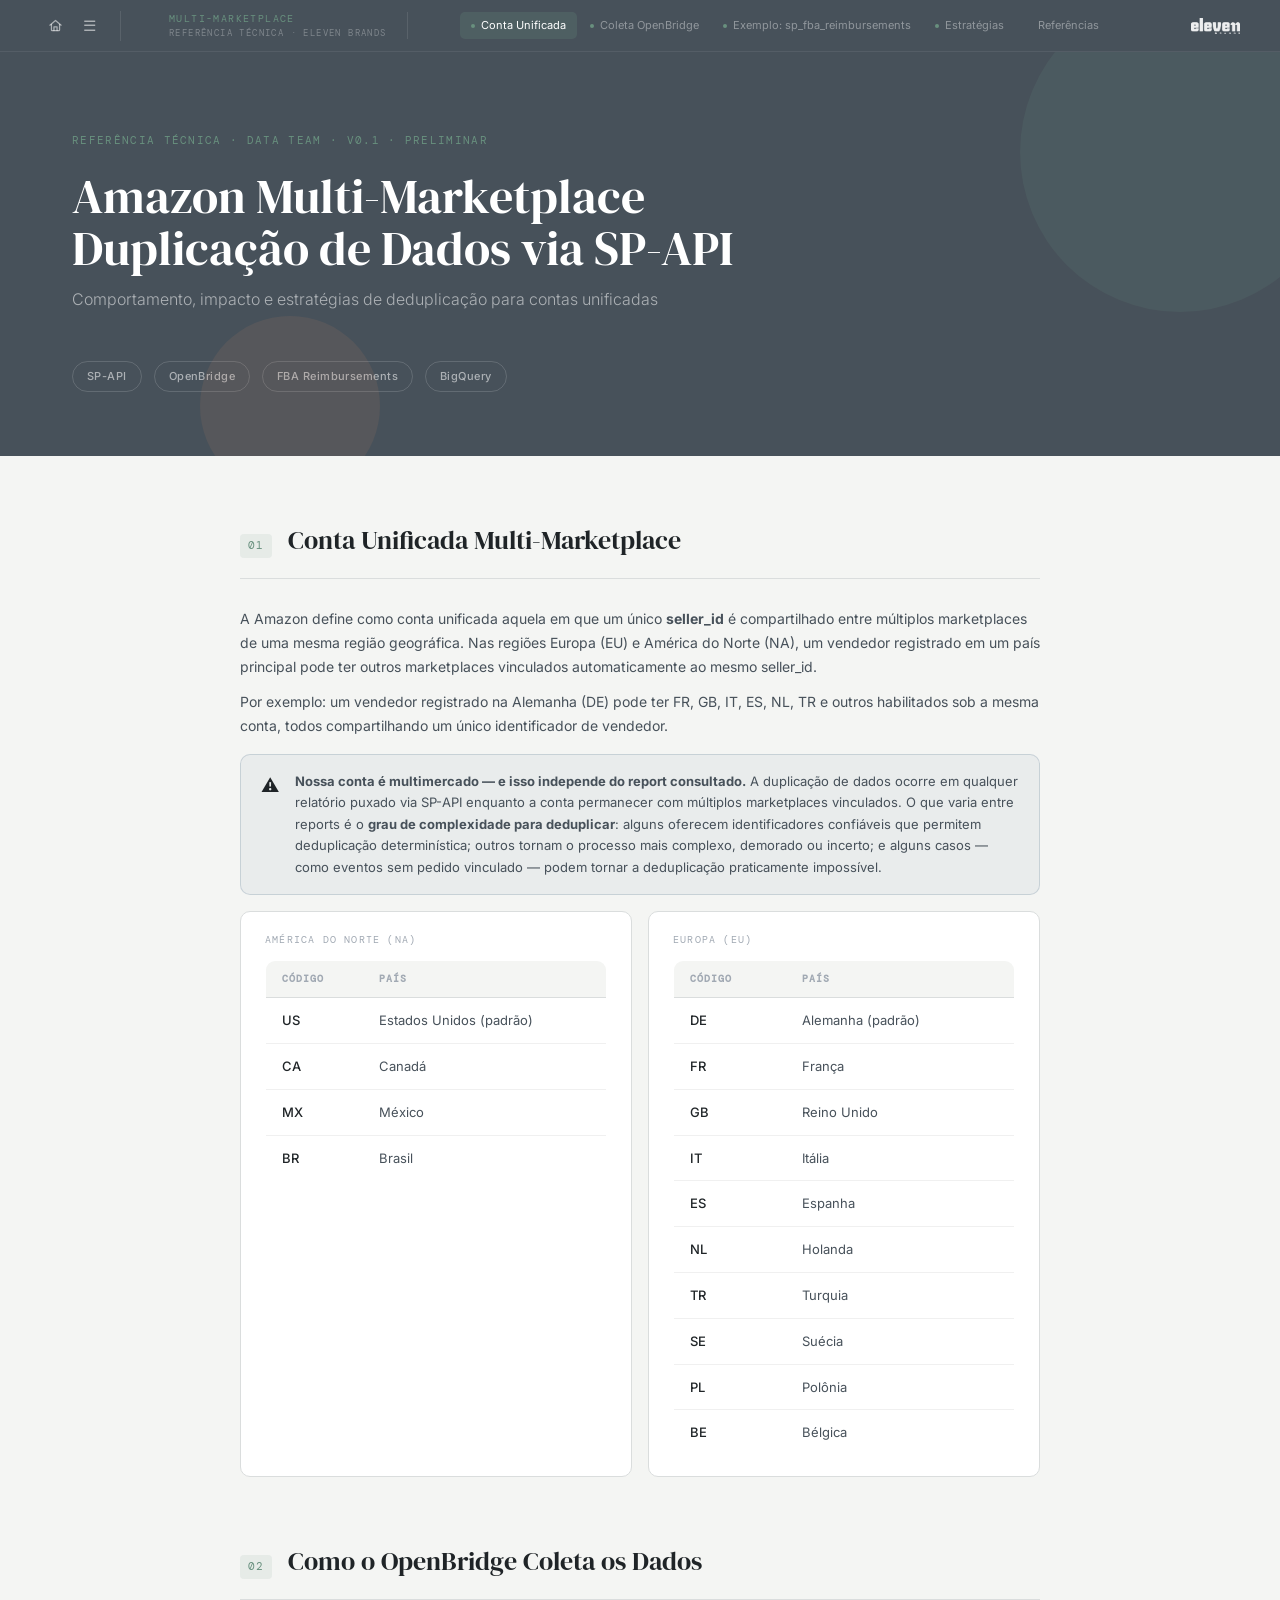
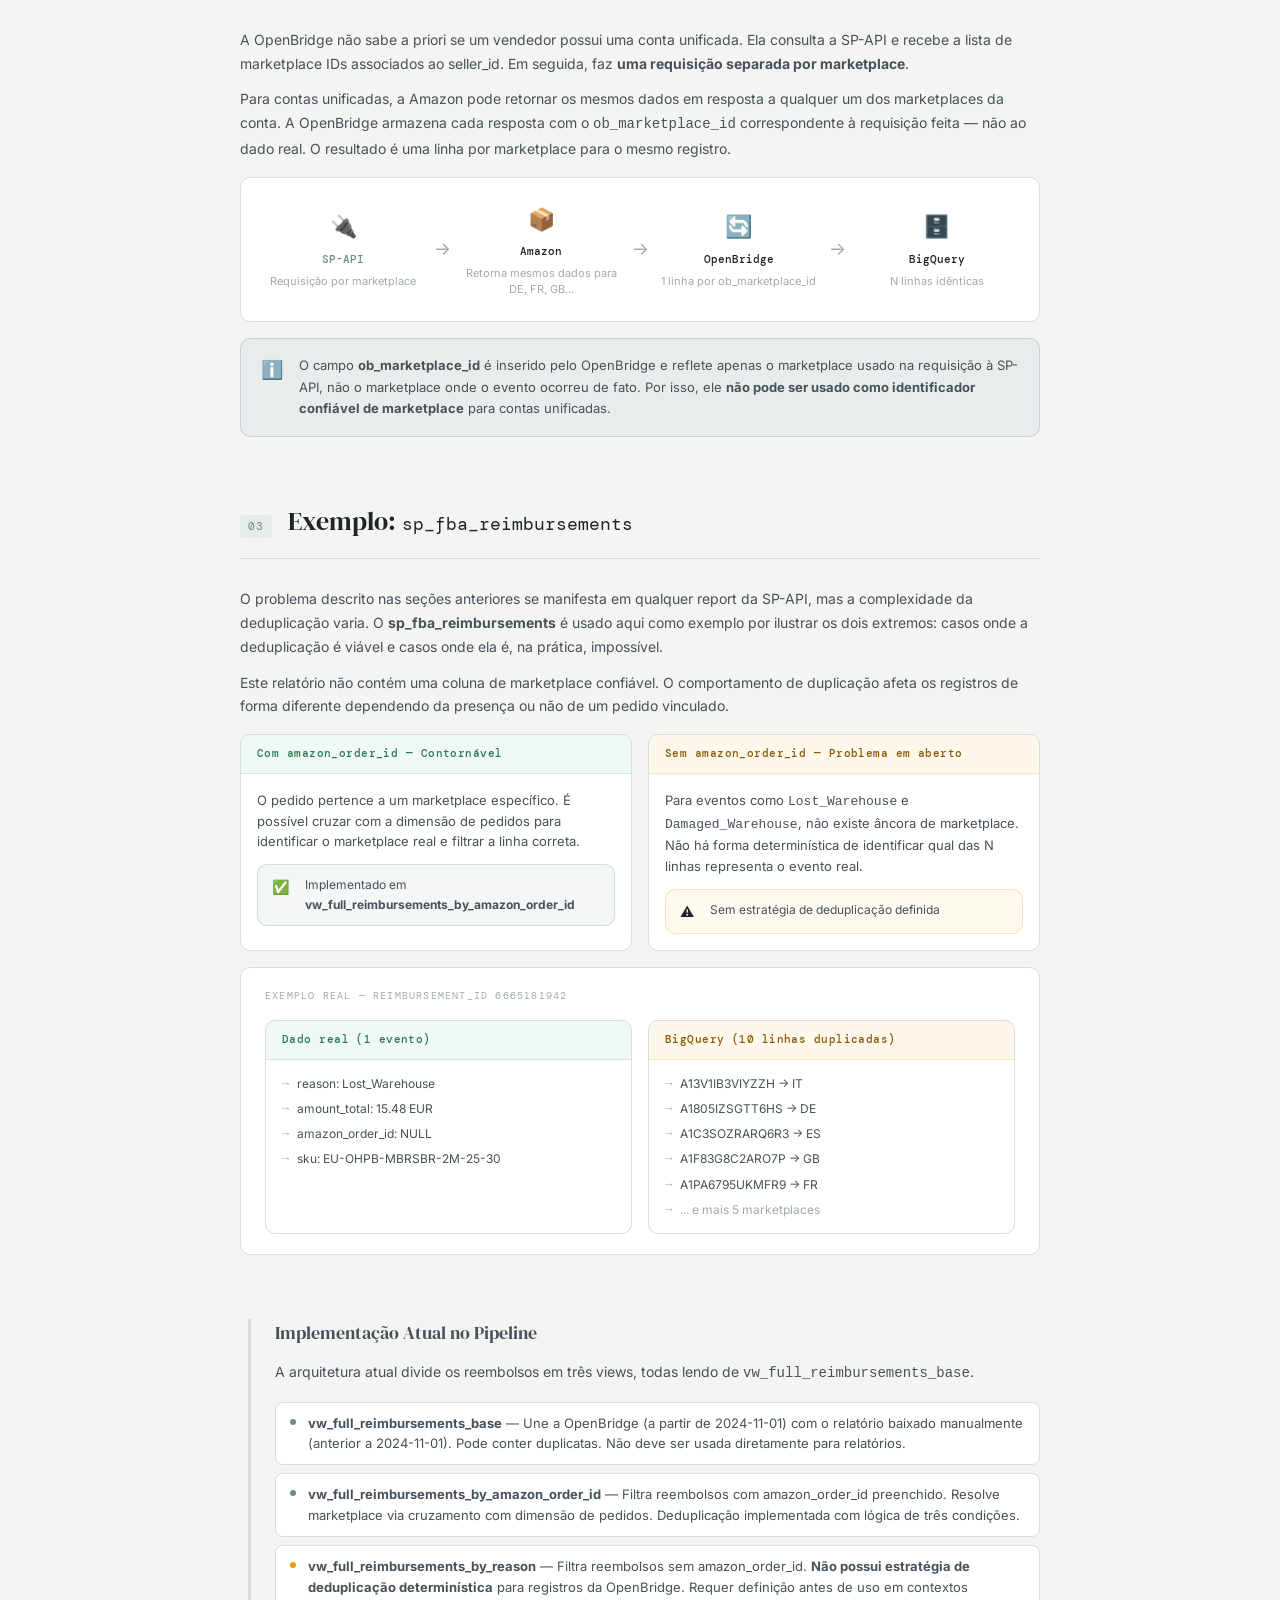
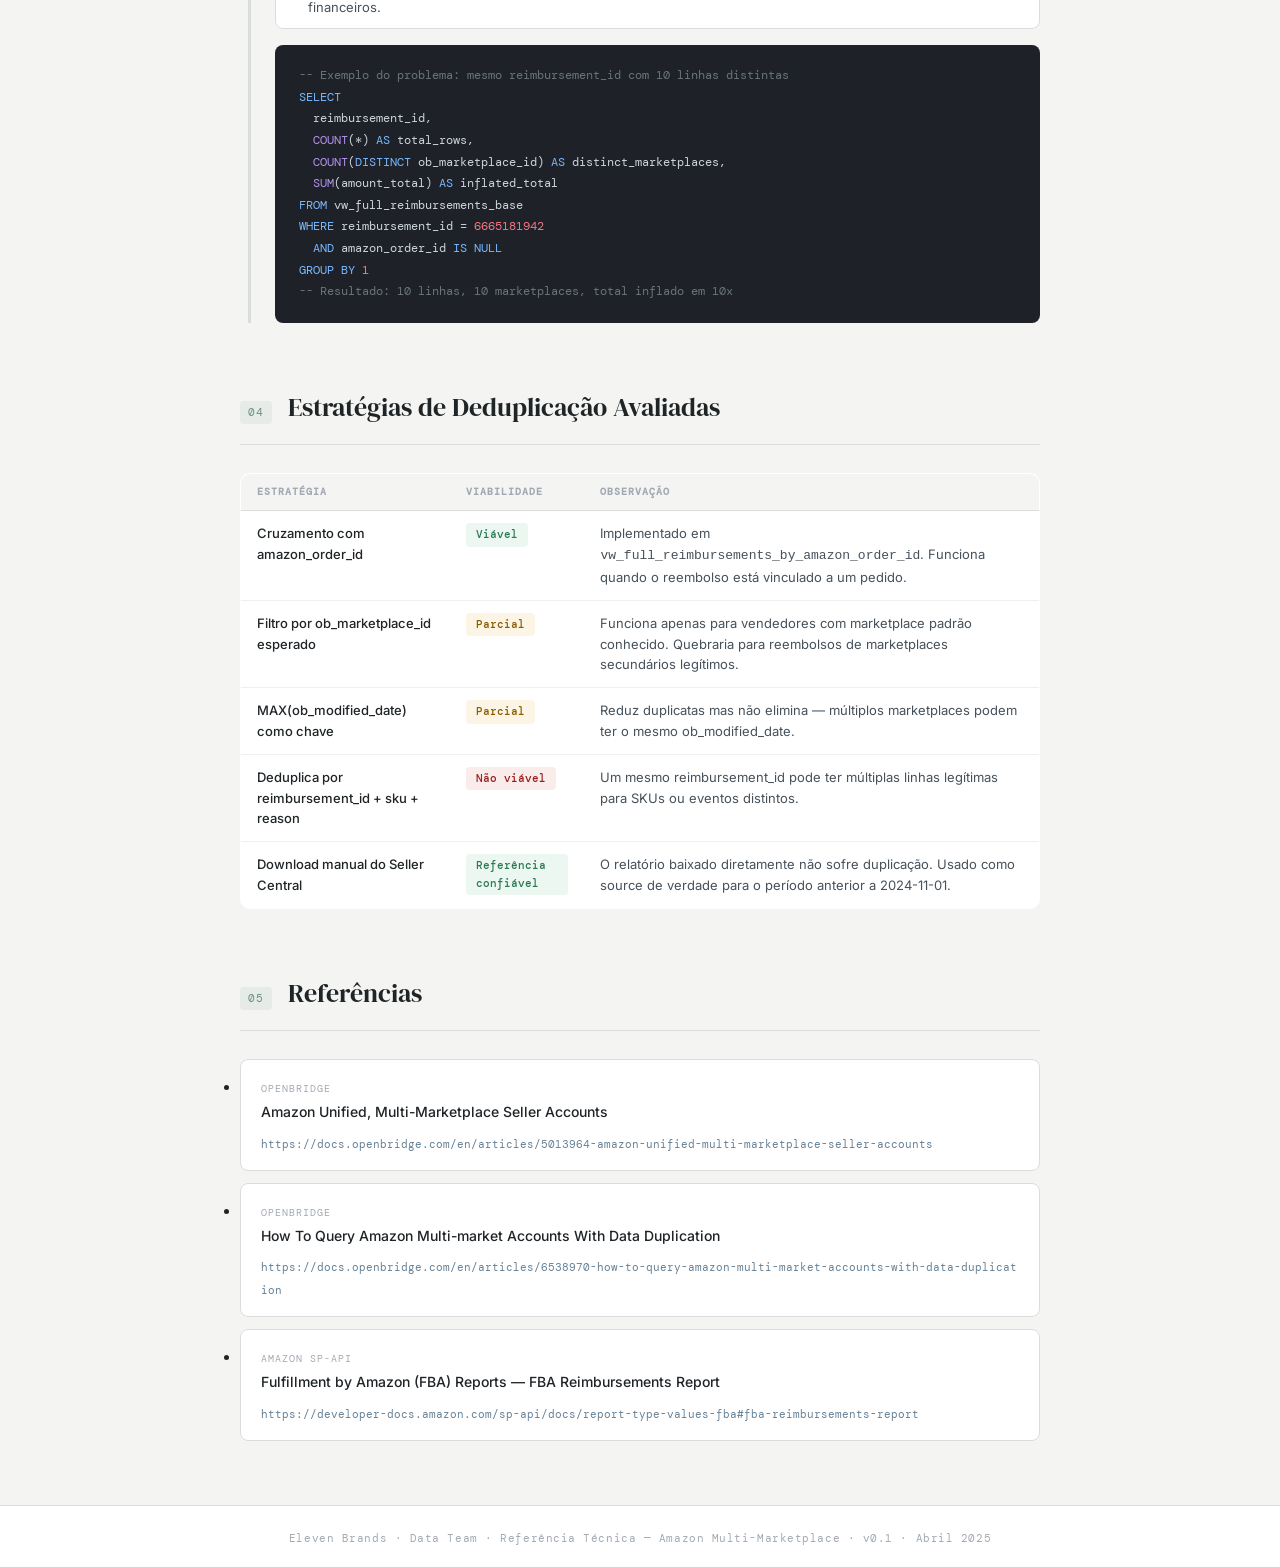
==== commit 0088fa9f: "feat(docs): adicionar logo da Eleven Brands no header, à direita Complementa o menu de navegação e b" ====
--- a/docs/11_brands/dados-analytics/amazon_multimarketplace_dedup.html
+++ b/docs/11_brands/dados-analytics/amazon_multimarketplace_dedup.html
@@ -28,7 +28,7 @@
       <a href="#referencias"><span class="nav-dot"></span> Referências</a>
     </div>
   </nav>
-
+  <img src="../assets/eleven-brands-logo.png" alt="Eleven Brands" class="nav-brand-logo">
 </header>
 <div class="nav-menu-panel" id="nav-menu-panel"></div>
 
--- a/docs/11_brands/assets/style.css
+++ b/docs/11_brands/assets/style.css
@@ -101,6 +101,13 @@
   transition: opacity 0.15s;
 }
 .nav a.active .nav-dot { opacity: 1; }
+.nav-brand-logo {
+  height: 16px;
+  width: auto;
+  flex-shrink: 0;
+  margin-left: 20px;
+  opacity: 0.9;
+}
 .main { margin-top: 52px; }
 
 /* ── NAV ACTIONS (BACK + MENU) ── */
